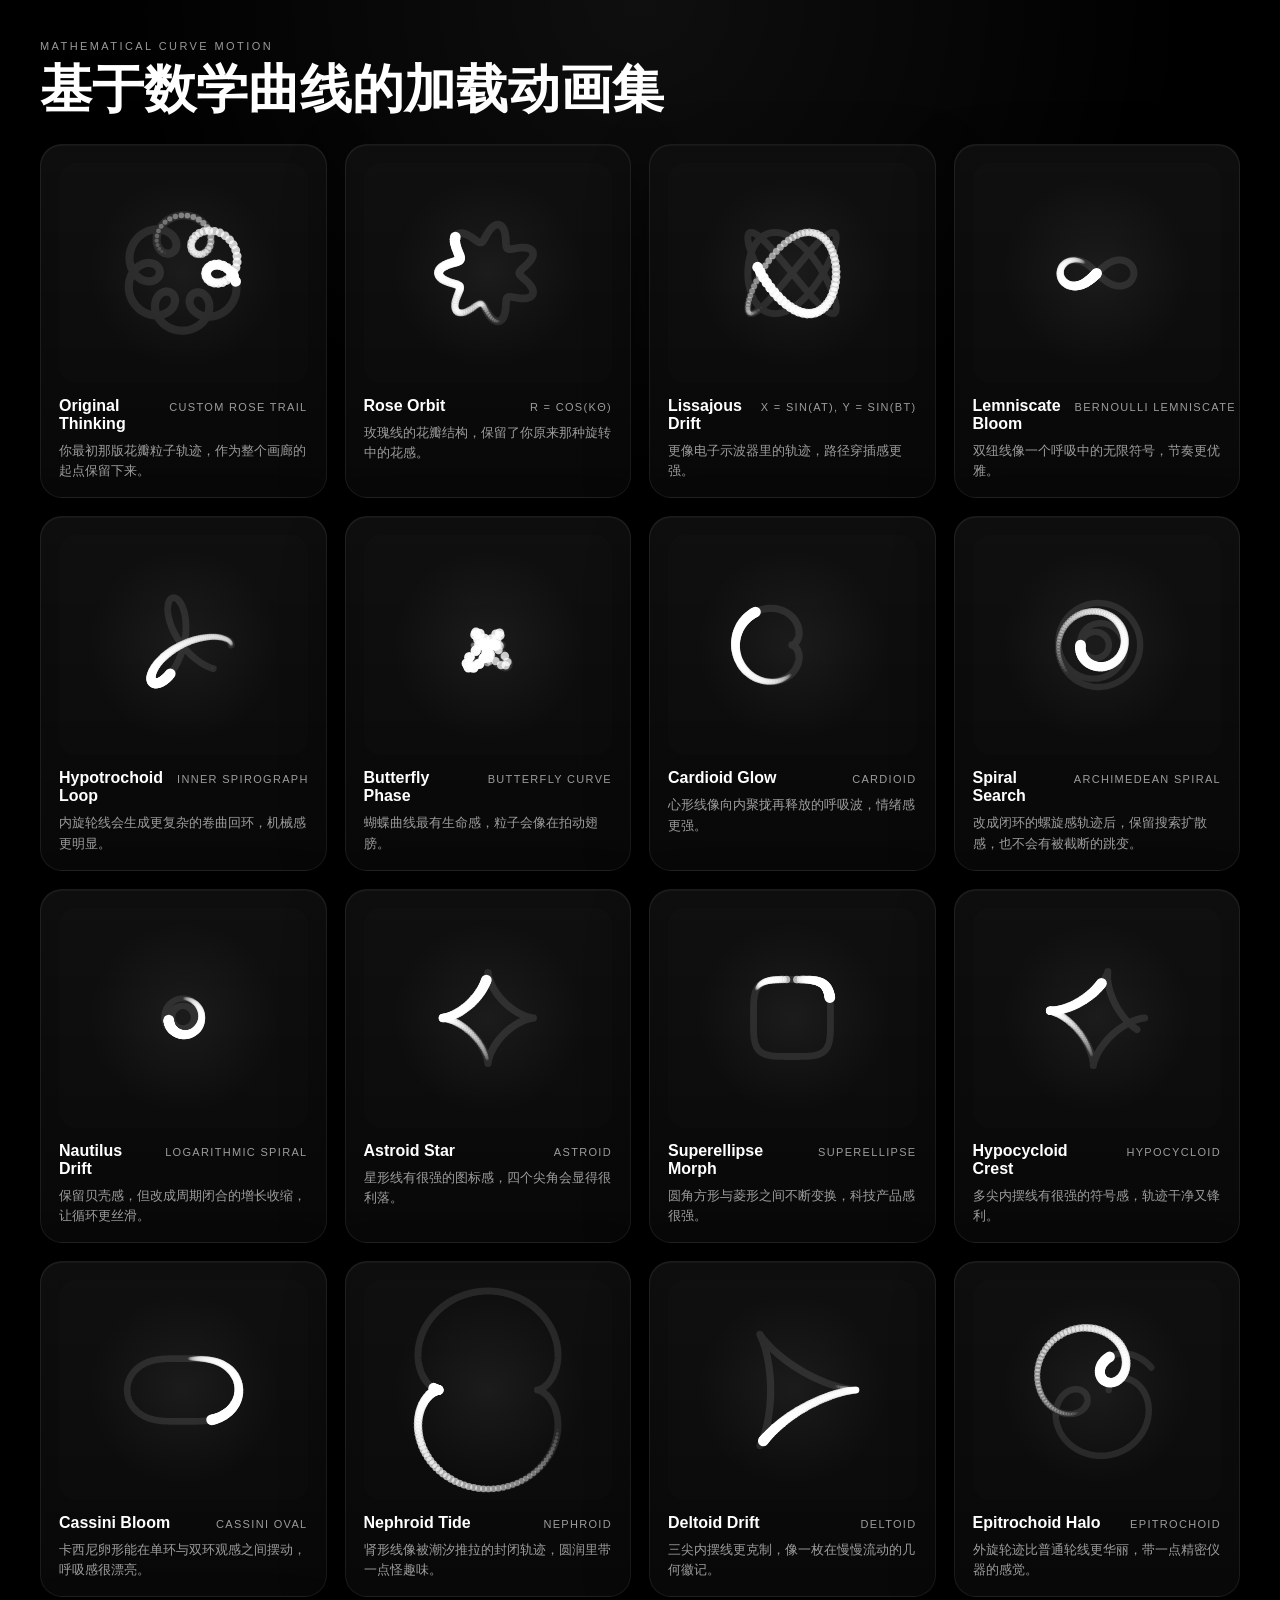
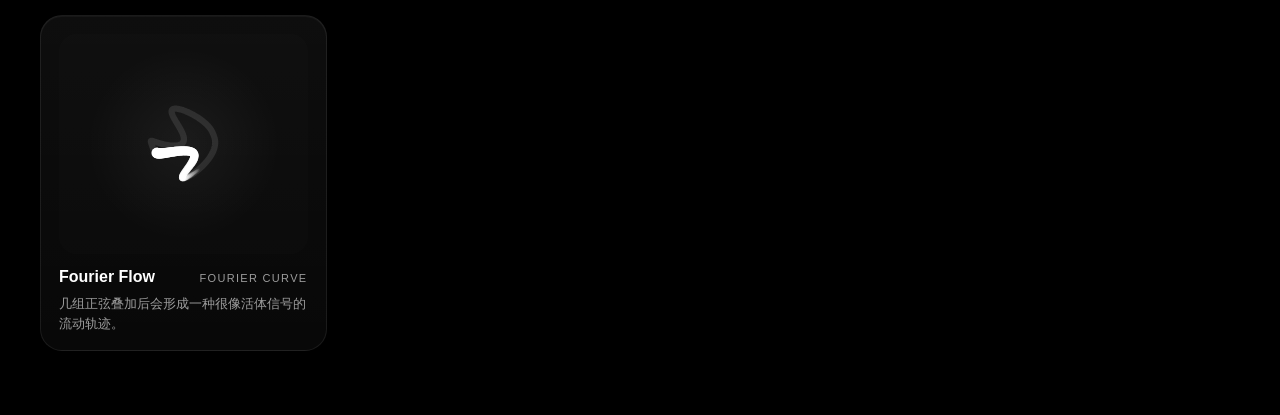
==== index.html @ 44cd4cd6 "Add math curve loader gallery" ====
<!DOCTYPE html>
<html lang="zh-CN">
  <head>
    <meta charset="UTF-8" />
    <meta name="viewport" content="width=device-width, initial-scale=1.0" />
    <title>Math Curve Loaders</title>
    <link rel="stylesheet" href="./style.css" />
  </head>
  <body>
    <main class="page">
      <section class="hero">
        <p class="eyebrow">Mathematical Curve Motion</p>
        <h1>基于数学曲线的加载动画集</h1>
      </section>

      <section class="showcase">
        <section id="gallery" class="gallery" aria-label="数学曲线动画画廊"></section>
      </section>
    </main>

    <div id="viewer-modal" class="viewer-modal" aria-hidden="true">
      <div id="viewer-backdrop" class="viewer-backdrop"></div>
      <section id="viewer" class="viewer" aria-live="polite" role="dialog" aria-modal="true" aria-labelledby="viewer-title">
        <div class="viewer-preview">
          <div class="viewer-stage">
            <svg
              id="viewer-svg"
              class="viewer-svg"
              aria-hidden="true"
              viewBox="0 0 100 100"
              fill="none"
            >
              <g id="viewer-group">
                <path
                  id="viewer-path"
                  stroke="currentColor"
                  stroke-width="5"
                  stroke-linecap="round"
                  stroke-linejoin="round"
                  opacity="0.1"
                ></path>
              </g>
            </svg>
          </div>
          <div class="viewer-copy">
            <p id="viewer-tag" class="viewer-tag"></p>
            <h2 id="viewer-title" class="viewer-title"></h2>
            <p id="viewer-desc" class="viewer-desc"></p>
            <div class="viewer-formula-block">
              <p class="viewer-code-label">Formula</p>
              <pre id="viewer-formula" class="viewer-formula"></pre>
            </div>
          </div>
        </div>

        <aside class="viewer-code-panel">
          <div class="viewer-code-head">
            <p class="viewer-code-label">Code</p>
            <div class="viewer-actions">
              <button id="viewer-copy" class="viewer-close" type="button">复制</button>
              <button id="viewer-close" class="viewer-close" type="button">关闭</button>
            </div>
          </div>
          <pre id="viewer-code" class="viewer-code"><code></code></pre>
        </aside>
      </section>
    </div>

    <script src="./main.js"></script>
  </body>
</html>
---- style.css ----
:root {
  color-scheme: dark;
  --bg: #000;
  --panel: #050505;
  --panel-border: rgba(255, 255, 255, 0.08);
  --text: #fff;
  --muted: rgba(255, 255, 255, 0.6);
}

* {
  box-sizing: border-box;
}

html,
body {
  margin: 0;
  min-height: 100%;
}

body {
  font-family: "SF Pro Display", "PingFang SC", "Helvetica Neue", sans-serif;
  background:
    radial-gradient(circle at 50% 0%, rgba(255, 255, 255, 0.06), transparent 26%),
    #000;
  color: var(--text);
}

.page {
  min-height: 100vh;
  padding: 40px 24px 64px;
}

.hero {
  max-width: 1200px;
  margin: 0 auto 28px;
}

.showcase {
  max-width: 1200px;
  margin: 0 auto;
}

.eyebrow {
  margin: 0 0 10px;
  font-size: 11px;
  letter-spacing: 0.22em;
  text-transform: uppercase;
  color: var(--muted);
}

.hero h1 {
  margin: 0;
  font-size: clamp(28px, 5vw, 52px);
  line-height: 1.04;
  font-weight: 600;
}

.gallery {
  display: grid;
  grid-template-columns: repeat(auto-fit, minmax(240px, 1fr));
  gap: 18px;
}

.curve-card {
  padding: 18px 18px 16px;
  border: 1px solid var(--panel-border);
  border-radius: 22px;
  background:
    linear-gradient(180deg, rgba(255, 255, 255, 0.035), rgba(255, 255, 255, 0.01)),
    var(--panel);
  box-shadow:
    inset 0 1px 0 rgba(255, 255, 255, 0.04),
    0 24px 60px rgba(0, 0, 0, 0.36);
  cursor: pointer;
  transition:
    transform 180ms ease,
    border-color 180ms ease,
    background 180ms ease;
}

.curve-card:hover {
  transform: translateY(-2px);
  border-color: rgba(255, 255, 255, 0.16);
}

.curve-card.is-active {
  border-color: rgba(255, 255, 255, 0.24);
  background:
    linear-gradient(180deg, rgba(255, 255, 255, 0.06), rgba(255, 255, 255, 0.015)),
    var(--panel);
}

.curve-frame {
  min-height: 220px;
  display: grid;
  place-items: center;
  border-radius: 18px;
  background:
    radial-gradient(circle, rgba(255, 255, 255, 0.055), transparent 58%),
    rgba(255, 255, 255, 0.01);
}

.curve-svg {
  width: 148px;
  height: 148px;
  overflow: visible;
  flex-shrink: 0;
}

.curve-meta {
  display: flex;
  align-items: baseline;
  justify-content: space-between;
  gap: 14px;
  margin-top: 14px;
}

.curve-title {
  margin: 0;
  font-size: 16px;
  font-weight: 600;
}

.curve-tag {
  font-size: 11px;
  letter-spacing: 0.12em;
  text-transform: uppercase;
  color: var(--muted);
  white-space: nowrap;
}

.curve-desc {
  margin: 8px 0 0;
  font-size: 13px;
  line-height: 1.55;
  color: var(--muted);
}

.viewer-modal {
  position: fixed;
  inset: 0;
  z-index: 40;
  display: grid;
  place-items: center;
  opacity: 0;
  pointer-events: none;
  visibility: hidden;
  transition: opacity 220ms ease, visibility 0s linear 220ms;
}

.viewer-backdrop {
  position: absolute;
  inset: 0;
  background: rgba(0, 0, 0, 0.74);
  backdrop-filter: blur(10px);
  opacity: 0;
  transition: opacity 260ms ease;
}

.viewer-modal.is-open,
.viewer-modal.is-entering {
  opacity: 1;
  pointer-events: auto;
  visibility: visible;
  transition: opacity 220ms ease, visibility 0s linear 0s;
}

.viewer-modal.is-open .viewer-backdrop,
.viewer-modal.is-entering .viewer-backdrop {
  opacity: 1;
}

.viewer {
  position: relative;
  z-index: 1;
  width: min(1200px, calc(100vw - 32px));
  max-height: calc(100vh - 32px);
  display: grid;
  grid-template-columns: minmax(0, 1.05fr) minmax(320px, 0.95fr);
  gap: 18px;
  opacity: 0;
  transform-origin: top left;
  transform:
    translate(var(--viewer-translate-x, 0), var(--viewer-translate-y, 0))
    scale(var(--viewer-scale, 0.92));
  transition:
    transform 360ms cubic-bezier(0.2, 0.8, 0.2, 1),
    opacity 220ms ease;
}

.viewer-modal.is-open .viewer {
  opacity: 1;
  transform: translate(0, 0) scale(1);
}

.viewer-preview,
.viewer-code-panel {
  border: 1px solid var(--panel-border);
  border-radius: 24px;
  background:
    linear-gradient(180deg, rgba(255, 255, 255, 0.035), rgba(255, 255, 255, 0.01)),
    var(--panel);
  box-shadow:
    inset 0 1px 0 rgba(255, 255, 255, 0.04),
    0 24px 60px rgba(0, 0, 0, 0.36);
}

.viewer-preview {
  padding: 22px;
  min-width: 0;
}

.viewer-stage {
  min-height: 420px;
  display: grid;
  place-items: center;
  border-radius: 20px;
  background:
    radial-gradient(circle, rgba(255, 255, 255, 0.06), transparent 60%),
    rgba(255, 255, 255, 0.01);
}

.viewer-svg {
  width: min(100%, 340px);
  height: auto;
  aspect-ratio: 1;
  overflow: visible;
  flex-shrink: 0;
}

.viewer-copy {
  margin-top: 18px;
}

.viewer-formula-block {
  margin-top: 18px;
}

.viewer-tag,
.viewer-code-label {
  margin: 0 0 8px;
  font-size: 11px;
  letter-spacing: 0.18em;
  text-transform: uppercase;
  color: var(--muted);
}

.viewer-title {
  margin: 0;
  font-size: clamp(24px, 3vw, 34px);
  line-height: 1.05;
}

.viewer-desc {
  margin: 10px 0 0;
  max-width: 56ch;
  font-size: 14px;
  line-height: 1.7;
  color: var(--muted);
}

.viewer-formula {
  margin: 0;
  padding: 14px 16px;
  border-radius: 16px;
  background: rgba(255, 255, 255, 0.03);
  border: 1px solid rgba(255, 255, 255, 0.06);
  color: #f2f2f2;
  font-family: "SF Mono", "JetBrains Mono", "Menlo", monospace;
  font-size: 12px;
  line-height: 1.7;
  white-space: pre-wrap;
}

.viewer-code-panel {
  padding: 18px;
  min-width: 0;
  overflow: hidden;
}

.viewer-code-head {
  display: flex;
  align-items: center;
  justify-content: space-between;
  gap: 12px;
  margin-bottom: 12px;
}

.viewer-actions {
  display: flex;
  align-items: center;
  gap: 8px;
}

.viewer-close {
  appearance: none;
  border: 1px solid rgba(255, 255, 255, 0.12);
  background: rgba(255, 255, 255, 0.03);
  color: var(--text);
  border-radius: 999px;
  padding: 8px 12px;
  font: inherit;
  cursor: pointer;
}

.viewer-code {
  margin: 0;
  min-height: 220px;
  max-height: calc(100vh - 140px);
  overflow: auto;
  padding: 18px;
  border-radius: 18px;
  background: #020202;
  border: 1px solid rgba(255, 255, 255, 0.06);
  color: #f5f5f5;
  font-family: "SF Mono", "JetBrains Mono", "Menlo", monospace;
  font-size: 12px;
  line-height: 1.7;
  white-space: pre-wrap;
}

@media (max-width: 640px) {
  .page {
    padding: 28px 16px 40px;
  }

  .showcase {
    max-width: 1200px;
  }

  .gallery {
    grid-template-columns: 1fr;
  }

  .viewer {
    width: min(100vw - 24px, 760px);
    max-height: calc(100vh - 24px);
    grid-template-columns: 1fr;
  }

  .viewer-stage {
    min-height: 280px;
  }

  .curve-frame {
    min-height: 200px;
  }
}
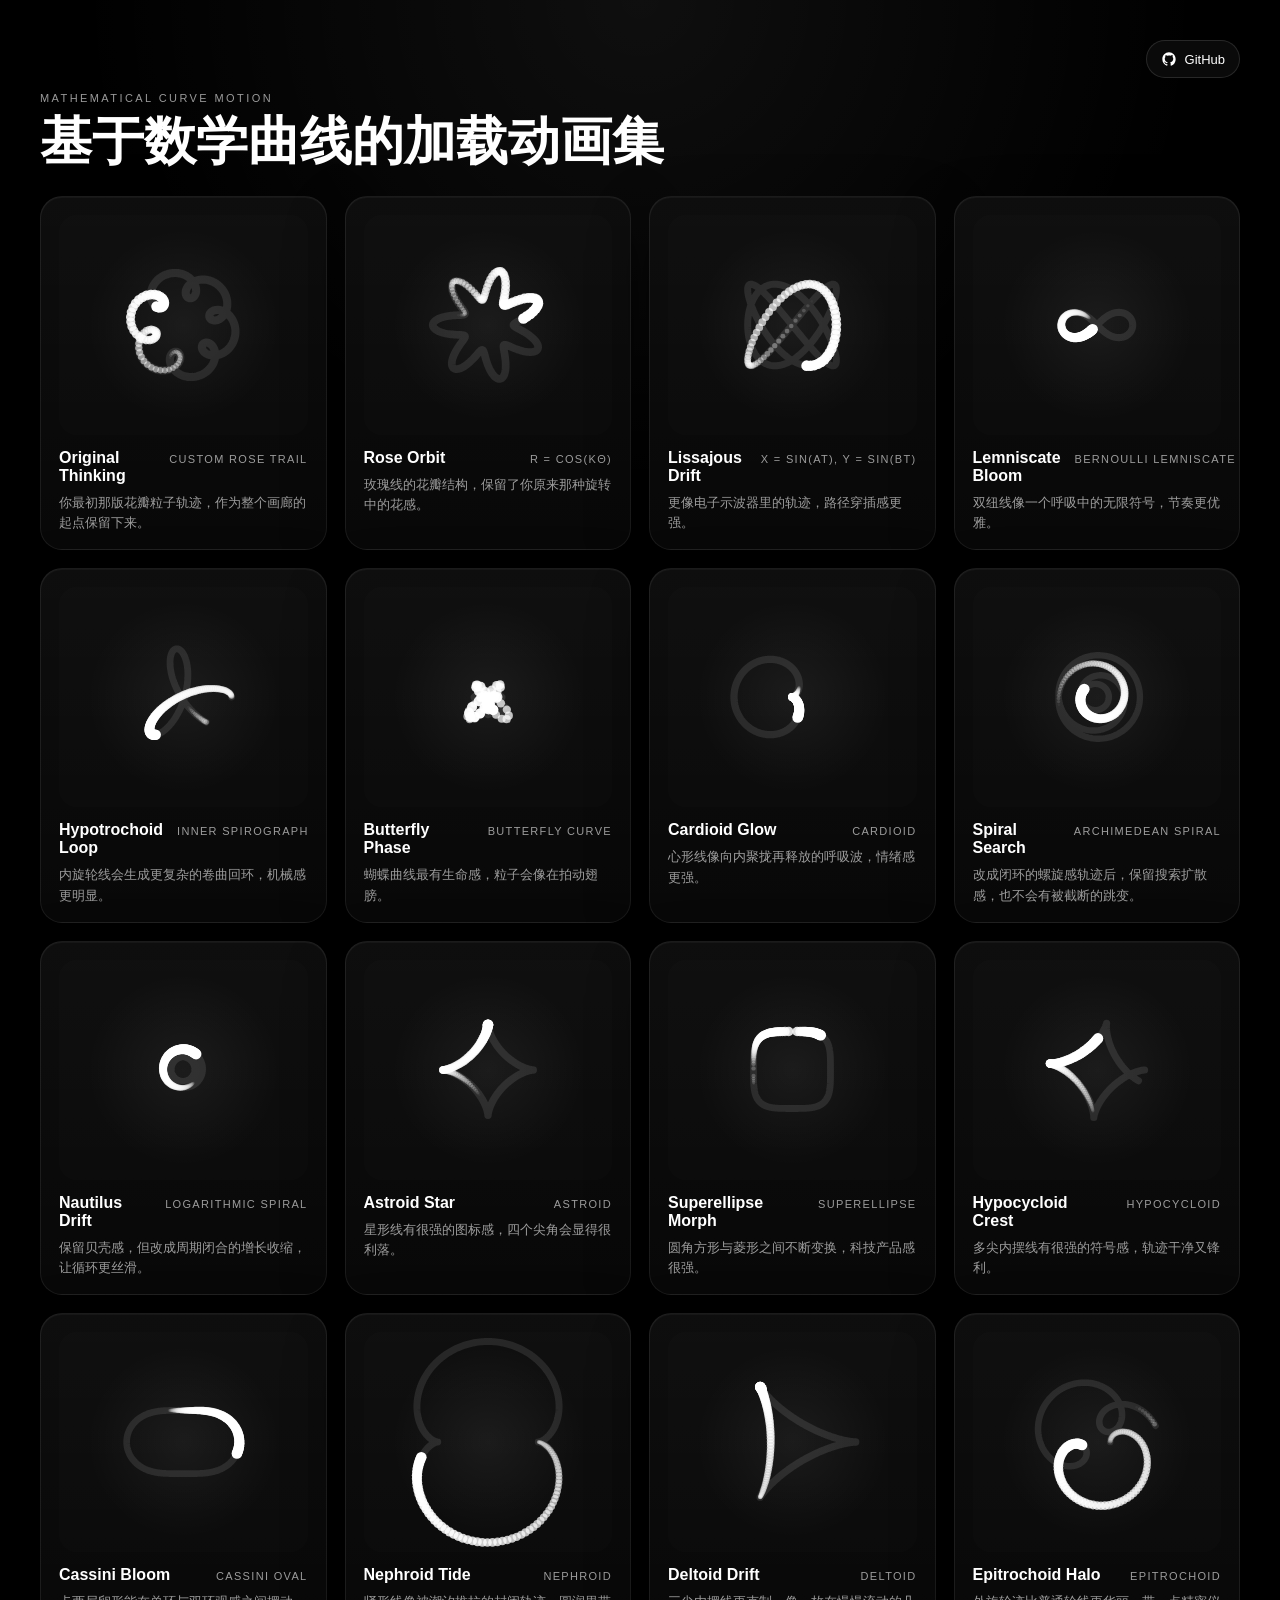
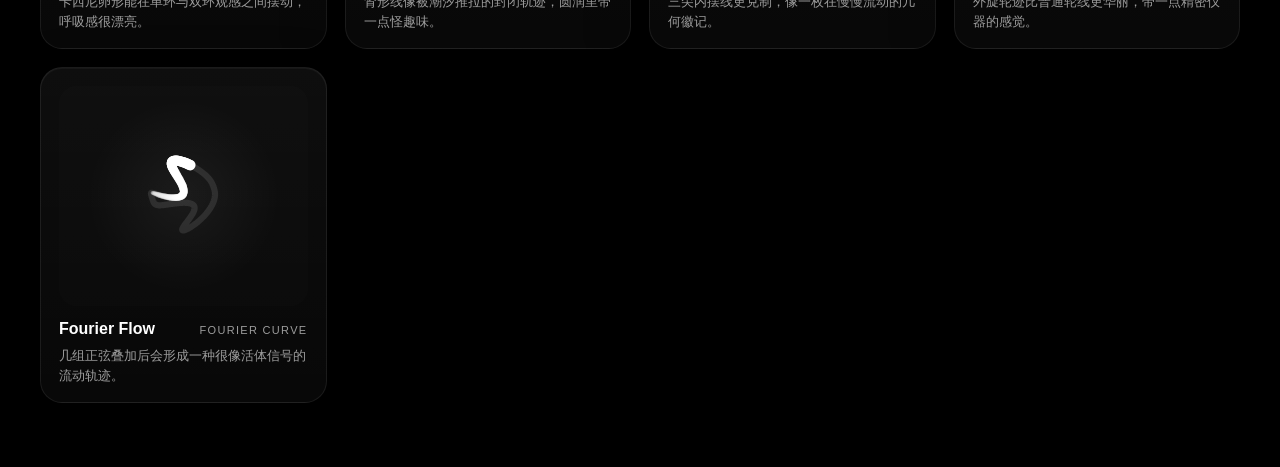
==== commit 5c437854: "Add GitHub icon to repo link" ====
--- a/index.html
+++ b/index.html
@@ -9,6 +9,26 @@
   <body>
     <main class="page">
       <section class="hero">
+        <div class="hero-bar">
+          <a
+            class="repo-link"
+            href="https://github.com/Paidax01/math-curve-loaders"
+            target="_blank"
+            rel="noreferrer"
+          >
+            <svg
+              class="repo-link-icon"
+              viewBox="0 0 24 24"
+              aria-hidden="true"
+              fill="currentColor"
+            >
+              <path
+                d="M12 2C6.48 2 2 6.58 2 12.23c0 4.52 2.87 8.36 6.84 9.71.5.1.68-.22.68-.5 0-.24-.01-1.03-.01-1.87-2.78.62-3.37-1.21-3.37-1.21-.46-1.18-1.11-1.5-1.11-1.5-.91-.64.07-.62.07-.62 1 .07 1.53 1.06 1.53 1.06.9 1.58 2.35 1.13 2.92.86.09-.67.35-1.13.63-1.39-2.22-.26-4.55-1.14-4.55-5.07 0-1.12.39-2.03 1.03-2.75-.1-.26-.45-1.31.1-2.73 0 0 .84-.28 2.75 1.05A9.33 9.33 0 0 1 12 6.84c.85 0 1.71.12 2.51.35 1.91-1.33 2.75-1.05 2.75-1.05.55 1.42.2 2.47.1 2.73.64.72 1.03 1.63 1.03 2.75 0 3.94-2.34 4.81-4.57 5.06.36.32.68.95.68 1.92 0 1.39-.01 2.5-.01 2.84 0 .28.18.61.69.5A10.25 10.25 0 0 0 22 12.23C22 6.58 17.52 2 12 2Z"
+              ></path>
+            </svg>
+            GitHub
+          </a>
+        </div>
         <p class="eyebrow">Mathematical Curve Motion</p>
         <h1>基于数学曲线的加载动画集</h1>
       </section>
--- a/style.css
+++ b/style.css
@@ -33,6 +33,44 @@
 .hero {
   max-width: 1200px;
   margin: 0 auto 28px;
+}
+
+.hero-bar {
+  display: flex;
+  justify-content: flex-end;
+  margin-bottom: 14px;
+}
+
+.repo-link {
+  display: inline-flex;
+  align-items: center;
+  justify-content: center;
+  gap: 8px;
+  min-width: 92px;
+  padding: 10px 14px;
+  border-radius: 999px;
+  border: 1px solid rgba(255, 255, 255, 0.12);
+  background: rgba(255, 255, 255, 0.04);
+  color: var(--text);
+  text-decoration: none;
+  font-size: 13px;
+  line-height: 1;
+  transition:
+    background 180ms ease,
+    border-color 180ms ease,
+    transform 180ms ease;
+}
+
+.repo-link:hover {
+  background: rgba(255, 255, 255, 0.08);
+  border-color: rgba(255, 255, 255, 0.2);
+  transform: translateY(-1px);
+}
+
+.repo-link-icon {
+  width: 16px;
+  height: 16px;
+  flex-shrink: 0;
 }
 
 .showcase {
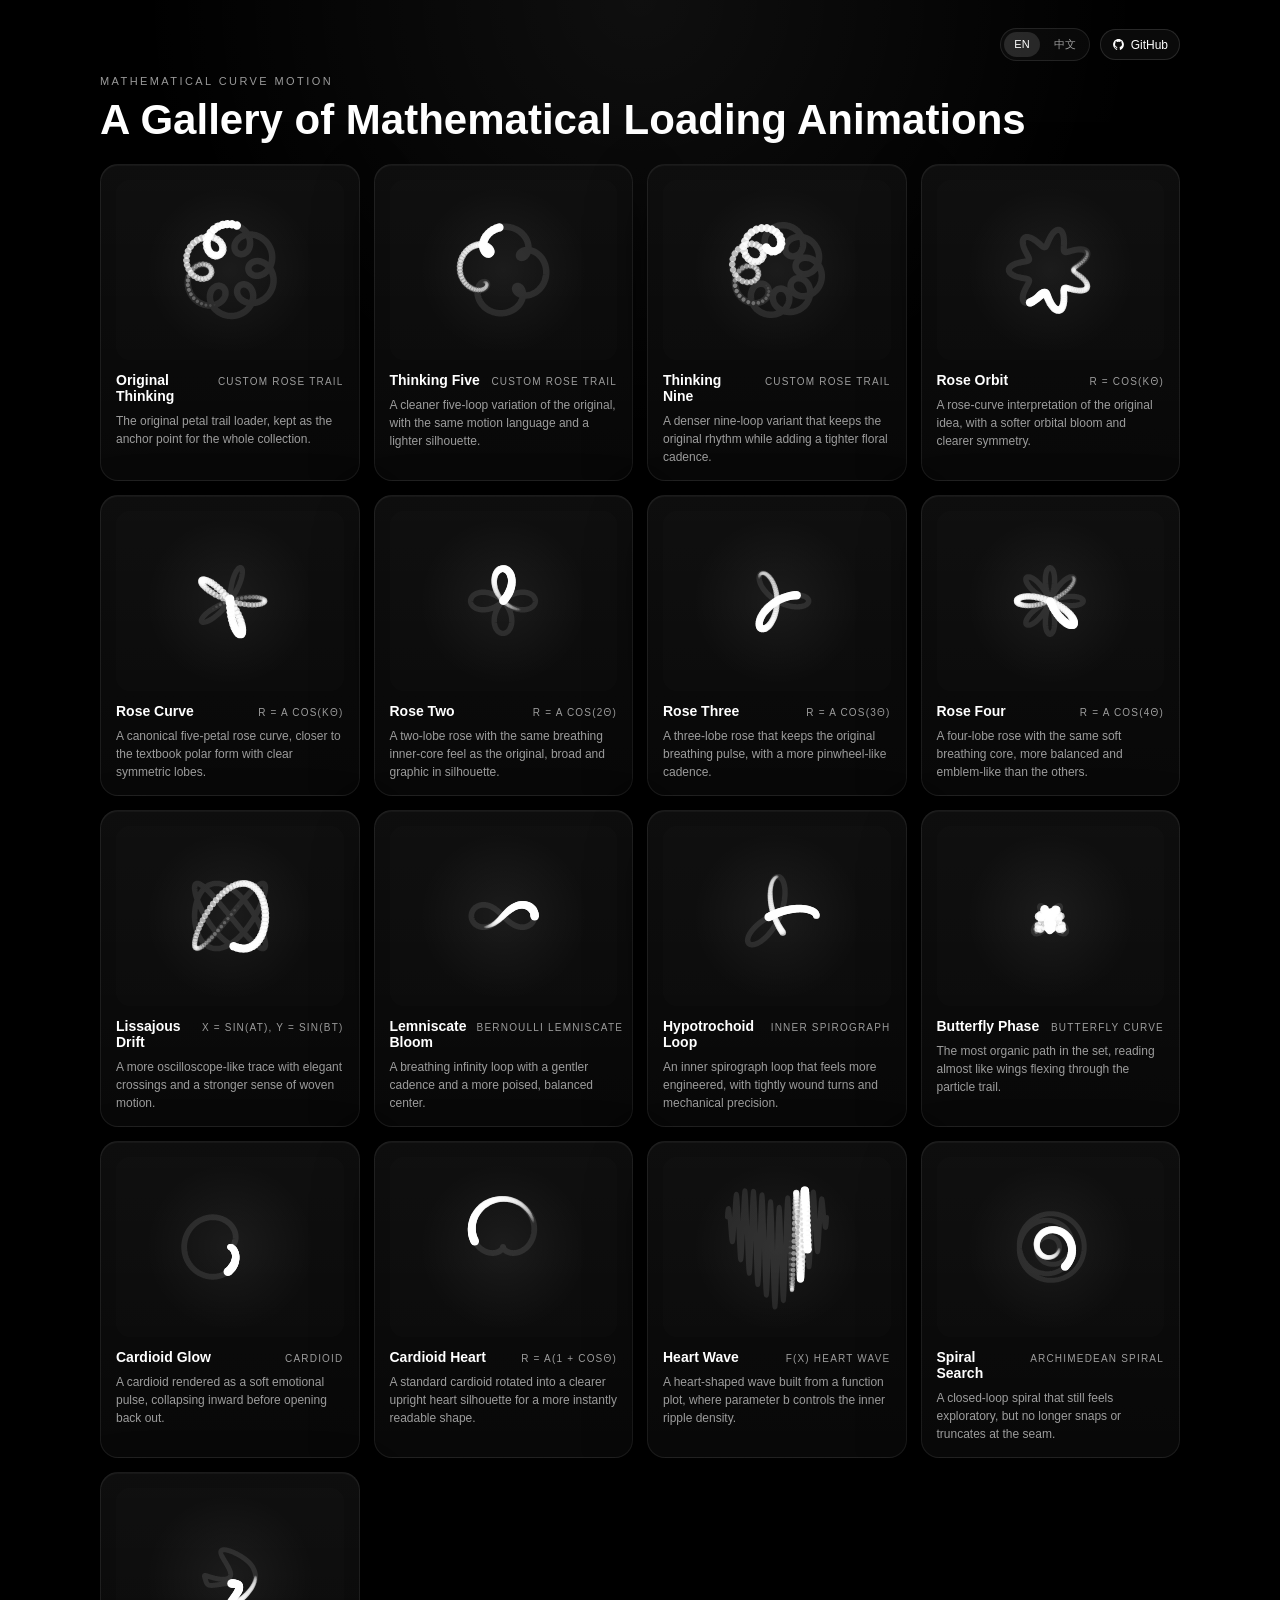
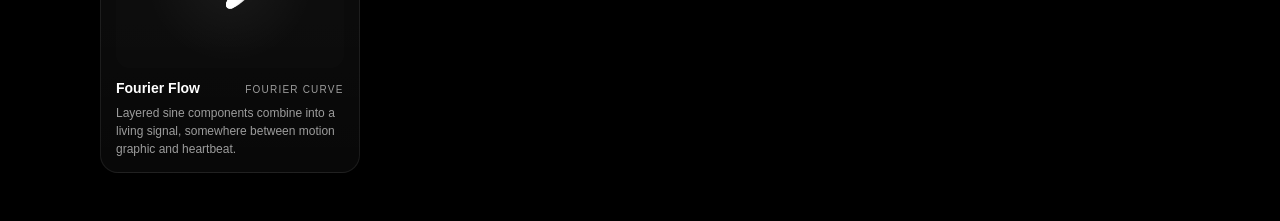
==== commit 5475c5f2: "Prune selected curve animations" ====
--- a/index.html
+++ b/index.html
@@ -1,5 +1,5 @@
 <!DOCTYPE html>
-<html lang="zh-CN">
+<html lang="en">
   <head>
     <meta charset="UTF-8" />
     <meta name="viewport" content="width=device-width, initial-scale=1.0" />
@@ -10,6 +10,10 @@
     <main class="page">
       <section class="hero">
         <div class="hero-bar">
+          <div class="lang-switch" role="group" aria-label="Language switch">
+            <button id="lang-en" class="lang-button is-active" type="button">EN</button>
+            <button id="lang-zh" class="lang-button" type="button">中文</button>
+          </div>
           <a
             class="repo-link"
             href="https://github.com/Paidax01/math-curve-loaders"
@@ -29,12 +33,12 @@
             GitHub
           </a>
         </div>
-        <p class="eyebrow">Mathematical Curve Motion</p>
-        <h1>基于数学曲线的加载动画集</h1>
+        <p id="hero-eyebrow" class="eyebrow">Mathematical Curve Motion</p>
+        <h1 id="hero-title">A Gallery of Mathematical Loading Animations</h1>
       </section>
 
       <section class="showcase">
-        <section id="gallery" class="gallery" aria-label="数学曲线动画画廊"></section>
+        <section id="gallery" class="gallery" aria-label="Mathematical curve animation gallery"></section>
       </section>
     </main>
 
@@ -66,8 +70,15 @@
             <p id="viewer-tag" class="viewer-tag"></p>
             <h2 id="viewer-title" class="viewer-title"></h2>
             <p id="viewer-desc" class="viewer-desc"></p>
+            <div class="viewer-controls-block">
+              <div class="viewer-section-head">
+                <p id="viewer-controls-label" class="viewer-code-label">Controls</p>
+                <button id="viewer-reset" class="viewer-reset" type="button">Reset</button>
+              </div>
+              <div id="viewer-controls" class="viewer-controls"></div>
+            </div>
             <div class="viewer-formula-block">
-              <p class="viewer-code-label">Formula</p>
+              <p id="viewer-formula-label" class="viewer-code-label">Formula</p>
               <pre id="viewer-formula" class="viewer-formula"></pre>
             </div>
           </div>
@@ -75,10 +86,10 @@
 
         <aside class="viewer-code-panel">
           <div class="viewer-code-head">
-            <p class="viewer-code-label">Code</p>
+            <p id="viewer-code-label" class="viewer-code-label">Code</p>
             <div class="viewer-actions">
-              <button id="viewer-copy" class="viewer-close" type="button">复制</button>
-              <button id="viewer-close" class="viewer-close" type="button">关闭</button>
+              <button id="viewer-copy" class="viewer-close" type="button">Copy</button>
+              <button id="viewer-close" class="viewer-close" type="button">Close</button>
             </div>
           </div>
           <pre id="viewer-code" class="viewer-code"><code></code></pre>
--- a/style.css
+++ b/style.css
@@ -27,33 +27,63 @@
 
 .page {
   min-height: 100vh;
-  padding: 40px 24px 64px;
+  padding: 28px 20px 48px;
 }
 
 .hero {
-  max-width: 1200px;
-  margin: 0 auto 28px;
+  max-width: 1080px;
+  margin: 0 auto 22px;
 }
 
 .hero-bar {
   display: flex;
   justify-content: flex-end;
+  align-items: center;
+  gap: 10px;
   margin-bottom: 14px;
+}
+
+.lang-switch {
+  display: inline-flex;
+  align-items: center;
+  gap: 4px;
+  padding: 3px;
+  border-radius: 999px;
+  border: 1px solid rgba(255, 255, 255, 0.1);
+  background: rgba(255, 255, 255, 0.03);
+}
+
+.lang-button {
+  appearance: none;
+  border: 0;
+  background: transparent;
+  color: var(--muted);
+  font: inherit;
+  font-size: 11px;
+  line-height: 1;
+  padding: 7px 10px;
+  border-radius: 999px;
+  cursor: pointer;
+}
+
+.lang-button.is-active {
+  background: rgba(255, 255, 255, 0.12);
+  color: var(--text);
 }
 
 .repo-link {
   display: inline-flex;
   align-items: center;
   justify-content: center;
-  gap: 8px;
-  min-width: 92px;
-  padding: 10px 14px;
+  gap: 6px;
+  min-width: 78px;
+  padding: 8px 11px;
   border-radius: 999px;
   border: 1px solid rgba(255, 255, 255, 0.12);
   background: rgba(255, 255, 255, 0.04);
   color: var(--text);
   text-decoration: none;
-  font-size: 13px;
+  font-size: 12px;
   line-height: 1;
   transition:
     background 180ms ease,
@@ -68,13 +98,13 @@
 }
 
 .repo-link-icon {
-  width: 16px;
-  height: 16px;
+  width: 13px;
+  height: 13px;
   flex-shrink: 0;
 }
 
 .showcase {
-  max-width: 1200px;
+  max-width: 1080px;
   margin: 0 auto;
 }
 
@@ -88,21 +118,21 @@
 
 .hero h1 {
   margin: 0;
-  font-size: clamp(28px, 5vw, 52px);
-  line-height: 1.04;
+  font-size: clamp(24px, 4vw, 42px);
+  line-height: 1.08;
   font-weight: 600;
 }
 
 .gallery {
   display: grid;
-  grid-template-columns: repeat(auto-fit, minmax(240px, 1fr));
-  gap: 18px;
+  grid-template-columns: repeat(auto-fit, minmax(220px, 1fr));
+  gap: 14px;
 }
 
 .curve-card {
-  padding: 18px 18px 16px;
+  padding: 15px 15px 14px;
   border: 1px solid var(--panel-border);
-  border-radius: 22px;
+  border-radius: 18px;
   background:
     linear-gradient(180deg, rgba(255, 255, 255, 0.035), rgba(255, 255, 255, 0.01)),
     var(--panel);
@@ -129,18 +159,18 @@
 }
 
 .curve-frame {
-  min-height: 220px;
+  min-height: 180px;
   display: grid;
   place-items: center;
-  border-radius: 18px;
+  border-radius: 14px;
   background:
     radial-gradient(circle, rgba(255, 255, 255, 0.055), transparent 58%),
     rgba(255, 255, 255, 0.01);
 }
 
 .curve-svg {
-  width: 148px;
-  height: 148px;
+  width: 118px;
+  height: 118px;
   overflow: visible;
   flex-shrink: 0;
 }
@@ -149,18 +179,18 @@
   display: flex;
   align-items: baseline;
   justify-content: space-between;
-  gap: 14px;
-  margin-top: 14px;
+  gap: 10px;
+  margin-top: 12px;
 }
 
 .curve-title {
   margin: 0;
-  font-size: 16px;
+  font-size: 14px;
   font-weight: 600;
 }
 
 .curve-tag {
-  font-size: 11px;
+  font-size: 10px;
   letter-spacing: 0.12em;
   text-transform: uppercase;
   color: var(--muted);
@@ -169,8 +199,8 @@
 
 .curve-desc {
   margin: 8px 0 0;
-  font-size: 13px;
-  line-height: 1.55;
+  font-size: 12px;
+  line-height: 1.5;
   color: var(--muted);
 }
 
@@ -211,11 +241,11 @@
 .viewer {
   position: relative;
   z-index: 1;
-  width: min(1200px, calc(100vw - 32px));
-  max-height: calc(100vh - 32px);
-  display: grid;
-  grid-template-columns: minmax(0, 1.05fr) minmax(320px, 0.95fr);
-  gap: 18px;
+  width: min(1040px, calc(100vw - 32px));
+  max-height: calc(100vh - 40px);
+  display: grid;
+  grid-template-columns: minmax(0, 1fr) minmax(300px, 0.9fr);
+  gap: 14px;
   opacity: 0;
   transform-origin: top left;
   transform:
@@ -234,7 +264,7 @@
 .viewer-preview,
 .viewer-code-panel {
   border: 1px solid var(--panel-border);
-  border-radius: 24px;
+  border-radius: 20px;
   background:
     linear-gradient(180deg, rgba(255, 255, 255, 0.035), rgba(255, 255, 255, 0.01)),
     var(--panel);
@@ -244,22 +274,22 @@
 }
 
 .viewer-preview {
-  padding: 22px;
+  padding: 18px;
   min-width: 0;
 }
 
 .viewer-stage {
-  min-height: 420px;
+  min-height: 320px;
   display: grid;
   place-items: center;
-  border-radius: 20px;
+  border-radius: 16px;
   background:
     radial-gradient(circle, rgba(255, 255, 255, 0.06), transparent 60%),
     rgba(255, 255, 255, 0.01);
 }
 
 .viewer-svg {
-  width: min(100%, 340px);
+  width: min(100%, 250px);
   height: auto;
   aspect-ratio: 1;
   overflow: visible;
@@ -267,11 +297,71 @@
 }
 
 .viewer-copy {
-  margin-top: 18px;
-}
-
+  margin-top: 14px;
+}
+
+.viewer-controls-block,
 .viewer-formula-block {
   margin-top: 18px;
+}
+
+.viewer-section-head {
+  display: flex;
+  align-items: center;
+  justify-content: space-between;
+  gap: 12px;
+  margin-bottom: 10px;
+}
+
+.viewer-reset {
+  appearance: none;
+  border: 1px solid rgba(255, 255, 255, 0.12);
+  background: rgba(255, 255, 255, 0.03);
+  color: var(--text);
+  border-radius: 999px;
+  padding: 6px 10px;
+  font: inherit;
+  font-size: 11px;
+  cursor: pointer;
+}
+
+.viewer-controls {
+  display: grid;
+  grid-template-columns: repeat(2, minmax(0, 1fr));
+  gap: 10px;
+}
+
+.viewer-control {
+  padding: 10px 12px;
+  border-radius: 14px;
+  border: 1px solid rgba(255, 255, 255, 0.06);
+  background: rgba(255, 255, 255, 0.025);
+}
+
+.viewer-control-head {
+  display: flex;
+  align-items: center;
+  justify-content: space-between;
+  gap: 10px;
+  margin-bottom: 8px;
+}
+
+.viewer-control-label {
+  font-size: 11px;
+  color: var(--muted);
+}
+
+.viewer-control-value {
+  font-family: "SF Mono", "JetBrains Mono", "Menlo", monospace;
+  font-size: 11px;
+  color: var(--text);
+}
+
+.viewer-control input[type="range"] {
+  width: 100%;
+  margin: 0;
+  accent-color: #ffffff;
+  background: transparent;
 }
 
 .viewer-tag,
@@ -285,33 +375,33 @@
 
 .viewer-title {
   margin: 0;
-  font-size: clamp(24px, 3vw, 34px);
-  line-height: 1.05;
+  font-size: clamp(20px, 2.8vw, 28px);
+  line-height: 1.08;
 }
 
 .viewer-desc {
   margin: 10px 0 0;
   max-width: 56ch;
-  font-size: 14px;
-  line-height: 1.7;
+  font-size: 13px;
+  line-height: 1.6;
   color: var(--muted);
 }
 
 .viewer-formula {
   margin: 0;
-  padding: 14px 16px;
-  border-radius: 16px;
+  padding: 12px 14px;
+  border-radius: 14px;
   background: rgba(255, 255, 255, 0.03);
   border: 1px solid rgba(255, 255, 255, 0.06);
   color: #f2f2f2;
   font-family: "SF Mono", "JetBrains Mono", "Menlo", monospace;
-  font-size: 12px;
-  line-height: 1.7;
+  font-size: 11px;
+  line-height: 1.6;
   white-space: pre-wrap;
 }
 
 .viewer-code-panel {
-  padding: 18px;
+  padding: 14px;
   min-width: 0;
   overflow: hidden;
 }
@@ -343,23 +433,23 @@
 
 .viewer-code {
   margin: 0;
-  min-height: 220px;
-  max-height: calc(100vh - 140px);
+  min-height: 200px;
+  max-height: calc(100vh - 170px);
   overflow: auto;
-  padding: 18px;
-  border-radius: 18px;
+  padding: 14px;
+  border-radius: 14px;
   background: #020202;
   border: 1px solid rgba(255, 255, 255, 0.06);
   color: #f5f5f5;
   font-family: "SF Mono", "JetBrains Mono", "Menlo", monospace;
-  font-size: 12px;
-  line-height: 1.7;
+  font-size: 11px;
+  line-height: 1.6;
   white-space: pre-wrap;
 }
 
 @media (max-width: 640px) {
   .page {
-    padding: 28px 16px 40px;
+    padding: 22px 14px 32px;
   }
 
   .showcase {
@@ -376,11 +466,15 @@
     grid-template-columns: 1fr;
   }
 
+  .viewer-controls {
+    grid-template-columns: 1fr;
+  }
+
   .viewer-stage {
-    min-height: 280px;
+    min-height: 240px;
   }
 
   .curve-frame {
-    min-height: 200px;
-  }
-}
+    min-height: 170px;
+  }
+}
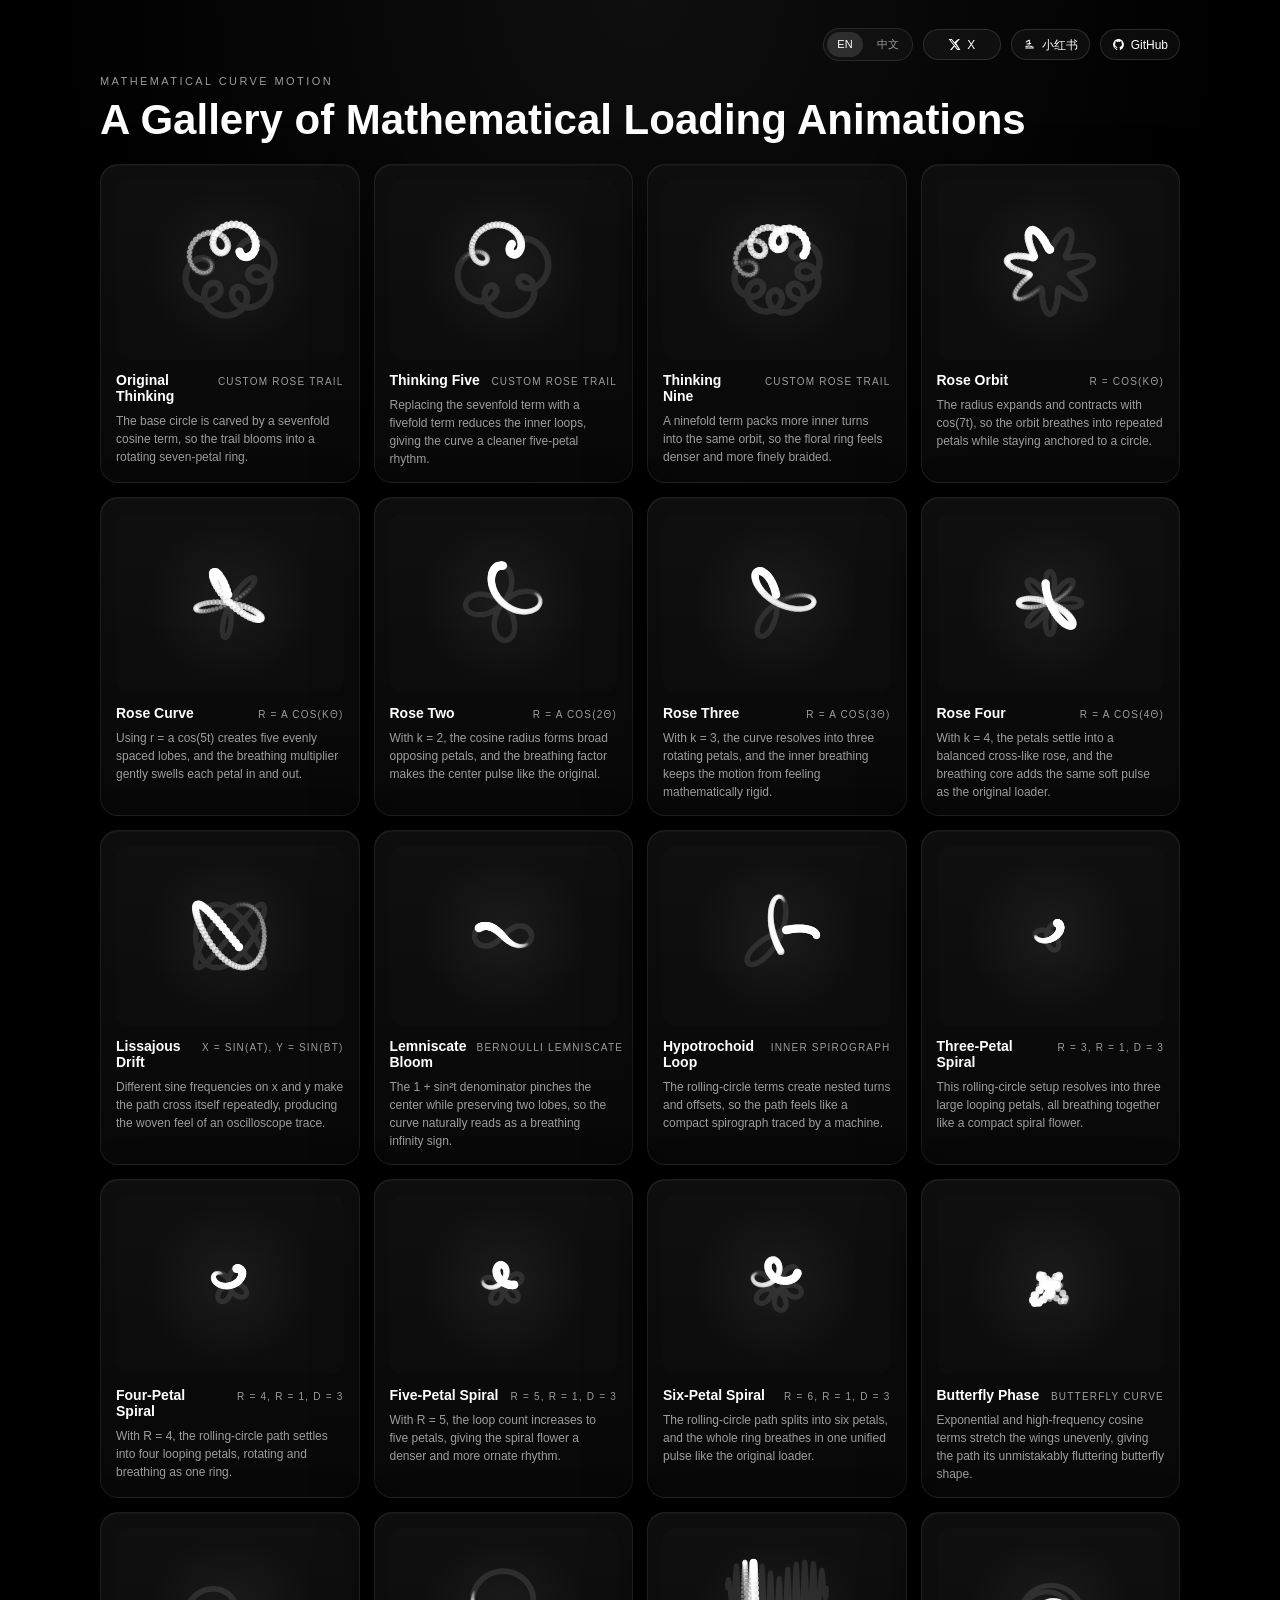
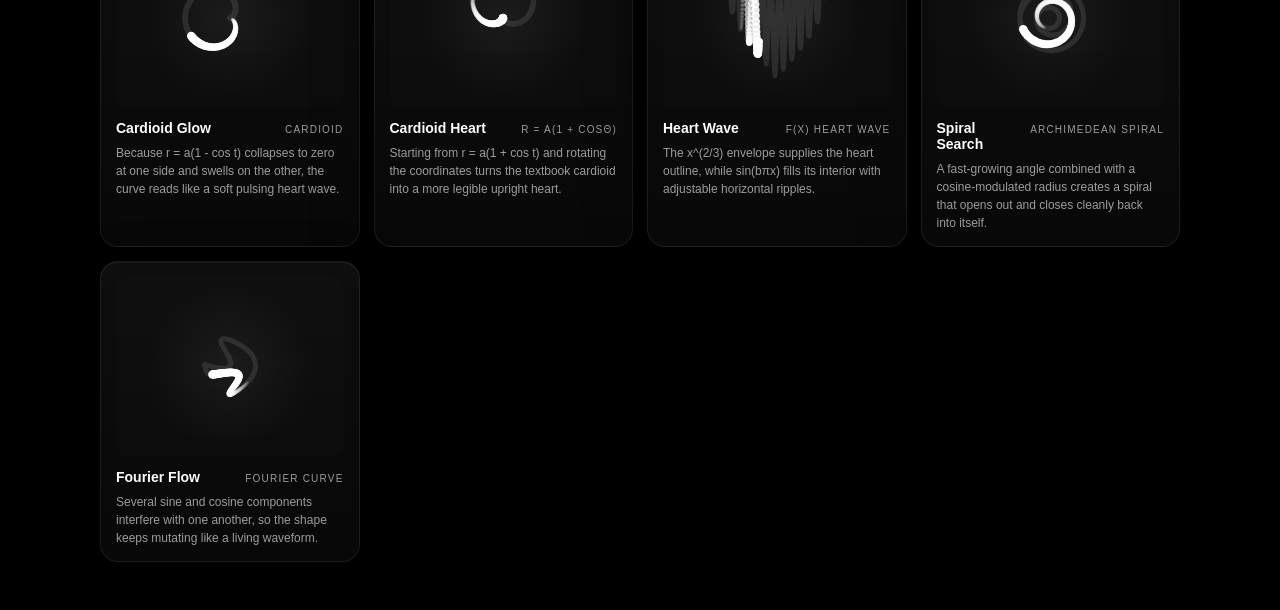
==== commit 70f4e00a: "Add downloadable standalone demos" ====
--- a/index.html
+++ b/index.html
@@ -14,6 +14,48 @@
             <button id="lang-en" class="lang-button is-active" type="button">EN</button>
             <button id="lang-zh" class="lang-button" type="button">中文</button>
           </div>
+          <a
+            class="repo-link"
+            href="https://x.com/xin_pai88825"
+            target="_blank"
+            rel="noreferrer"
+          >
+            <svg
+              class="repo-link-icon"
+              viewBox="0 0 24 24"
+              aria-hidden="true"
+              fill="currentColor"
+            >
+              <path
+                d="M18.9 2H22l-6.77 7.74L23 22h-6.1l-4.77-6.24L6.67 22H3.56l7.24-8.28L1 2h6.26l4.31 5.7L18.9 2Zm-1.09 18h1.72L6.32 3.9H4.47L17.81 20Z"
+              ></path>
+            </svg>
+            X
+          </a>
+          <a
+            class="repo-link"
+            href="https://www.xiaohongshu.com/user/profile/5a2e96aab1da1465364b727b"
+            target="_blank"
+            rel="noreferrer"
+          >
+            <svg
+              class="repo-link-icon"
+              viewBox="0 0 24 24"
+              aria-hidden="true"
+              fill="none"
+              stroke="currentColor"
+              stroke-width="1.9"
+              stroke-linecap="round"
+              stroke-linejoin="round"
+            >
+              <path d="M6 7.2c2.2-1.8 4.3-2.8 6.3-3.1"></path>
+              <path d="M11.4 5.2c.8 2 .9 4.2.1 6.3"></path>
+              <path d="M7.4 11.2c2.2-1.1 4.5-1.4 6.8-.9"></path>
+              <path d="M5.2 15.6c4.2-1.4 8.7-1 13.6 1.2"></path>
+              <path d="M5 18.6h14"></path>
+            </svg>
+            <span class="repo-link-text">小红书</span>
+          </a>
           <a
             class="repo-link"
             href="https://github.com/Paidax01/math-curve-loaders"
@@ -77,10 +119,6 @@
               </div>
               <div id="viewer-controls" class="viewer-controls"></div>
             </div>
-            <div class="viewer-formula-block">
-              <p id="viewer-formula-label" class="viewer-code-label">Formula</p>
-              <pre id="viewer-formula" class="viewer-formula"></pre>
-            </div>
           </div>
         </div>
 
@@ -88,11 +126,16 @@
           <div class="viewer-code-head">
             <p id="viewer-code-label" class="viewer-code-label">Code</p>
             <div class="viewer-actions">
+              <button id="viewer-download" class="viewer-close" type="button">Download HTML</button>
               <button id="viewer-copy" class="viewer-close" type="button">Copy</button>
               <button id="viewer-close" class="viewer-close" type="button">Close</button>
             </div>
           </div>
           <pre id="viewer-code" class="viewer-code"><code></code></pre>
+          <div class="viewer-formula-block viewer-formula-panel">
+            <p id="viewer-formula-label" class="viewer-code-label">Formula</p>
+            <pre id="viewer-formula" class="viewer-formula"></pre>
+          </div>
         </aside>
       </section>
     </div>
